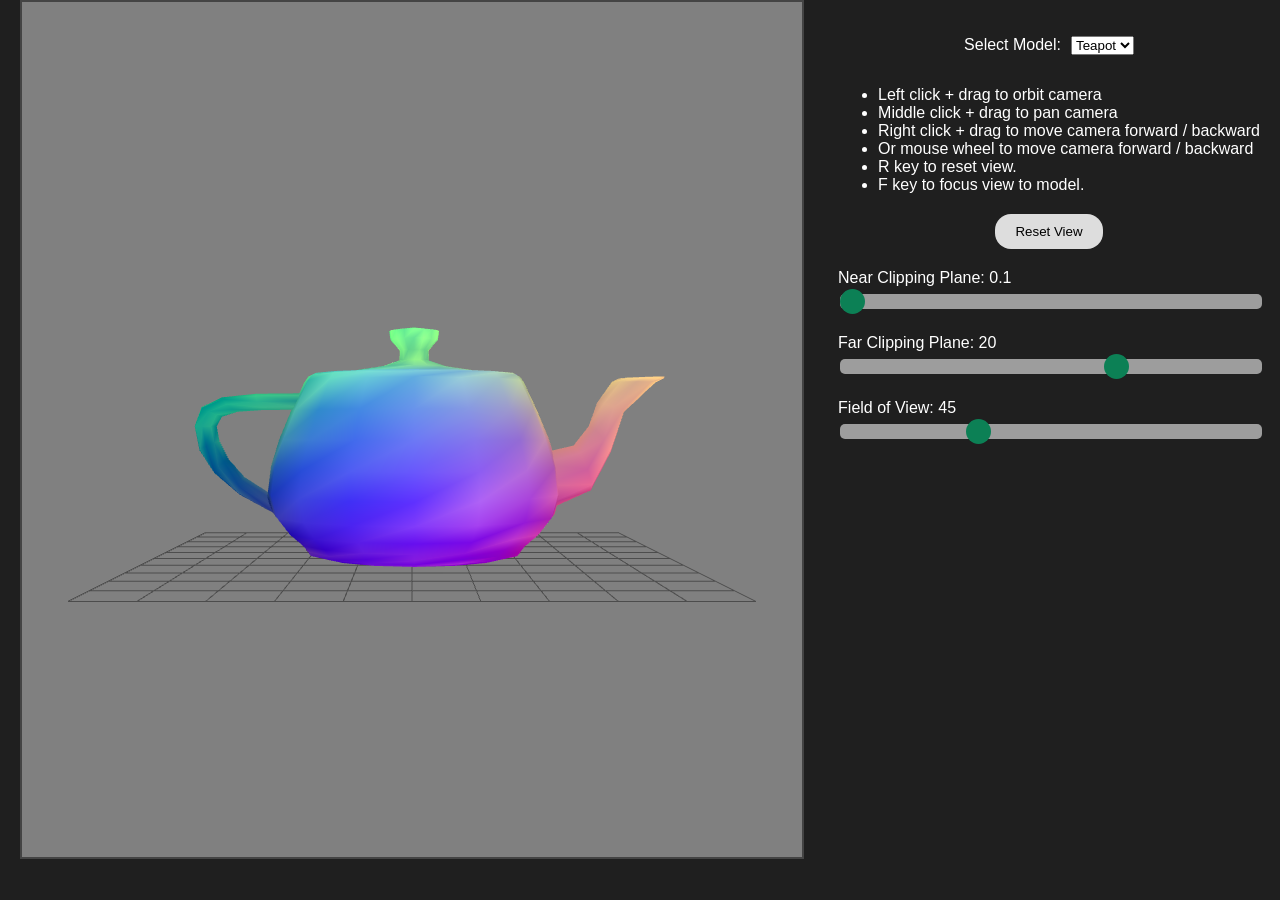
==== index.html @ 0af98972 "Initial commit: 3D Model Viewer with WebGL" ====
<!DOCTYPE html>
<html lang="en">
<head>
    <meta charset="utf-8" />
    <title>Lab 5 Instanced Cubes</title>
    <link rel="stylesheet" href="./model_viewer.css">
</head>

<body>
    <div class="canvas-container">
        <canvas id="gl-canvas"> <!-- The size is controlled in JavaScript -->
            Your browser does not support the HTML5 canvas element
        </canvas>
    </div>

    <div class="controls-container">

    <script id="vertex-shader" type="x-shader/x-vertex">
        #version 300 es
        precision mediump float;

        in vec4 aPosition;
        in vec4 aColor;

        uniform mat4 worldToNDCMatrix;
        uniform mat4 modelToWorldMatrix;

        uniform mat4 uModelViewMatrix;
        uniform mat4 uProjectionMatrix;

        out vec4 vColor;

        void main() {

            // Perform transformations
            gl_Position = uProjectionMatrix * uModelViewMatrix * worldToNDCMatrix * modelToWorldMatrix * aPosition;

            vColor = aColor;
        }
    </script>


    <script id = "fragment-shader" type = "x-shader/x-fragment">
        #version 300 es
        precision mediump float;

        in vec4 vColor;
        out vec4 fColor;

        void main() {
            fColor = vColor;
        }
    </script>

    <script type="text/javascript" src="./models/teapot.js"></script>
    <script type="text/javascript" src="./models/bunny.js"></script>
    <script type="text/javascript" src="./common/init_shaders.js"></script>
    <script type="text/javascript" src="./common/matrix_vector_utils.js"></script>
    <script type="text/javascript" src="./common/camera_utils.js"></script>
    <script type="text/javascript" src="./model_viewer.js"></script>

    <div class="info">
        <div style="display: flex; align-items: center; gap: 10px;">
            <p class="sliderParagraph">Select Model:</p>
            <select id="modelDropDown">
                <option value="teapot" selected="selected">Teapot</option>
                <option value="bunny">Bunny</option>
            </select>
        </div>

        <ul>
            <li>Left click + drag to orbit camera</li>
            <li>Middle click + drag to pan camera</li>
            <li>Right click + drag to move camera forward / backward</li>
            <li>Or mouse wheel to move camera forward / backward</li>
            <li>R key to reset view.</li>
            <li>F key to focus view to model.</li>
        </ul>
    </div>

    <div class="reset-info-container">
        <button class="button" id="resetButton">Reset View</button>
    </div>

    <div class="slider-column">
        <div class="slider-group">
            <p class="sliderParagraph">Near Clipping Plane: <span id="nearClippingPlaneSliderValue"></span></p>
            <div class="slidecontainer">
                <input type="range" min="0.1" max="30" value="0.1" step="0.1" class="slider" id="nearClippingPlaneSlider">
            </div>
        </div>

        <div class="slider-group">
            <p class="sliderParagraph">Far Clipping Plane: <span id="farClippingPlaneSliderValue"></span></p>
            <div class="slidecontainer">
                <input type="range" min="0.1" max="30" value="20" step="0.1" class="slider" id="farClippingPlaneSlider">
            </div>
        </div>

        <div class="slider-group">
            <p class="sliderParagraph">Field of View: <span id="fovSliderValue"></span></p>
            <div class="slidecontainer">
                <input type="range" min="10" max="120" value="45" step="5" class="slider" id="fovSlider">
            </div>
        </div>
    </div>
    </div>

</body>
</html>
---- model_viewer.css ----
body {
    background-color: #1f1f1f; 
    margin: 0;
    padding: 0;
    display: flex;
}

.canvas-container {
    flex: 1;
    display: flex;
    align-items: center;
    justify-content: left;
    padding-left: 20px;
}

.controls-container {
    flex: 0 0 auto;
    display: flex;
    flex-direction: column;
    padding: 20px;
    overflow-y: auto;
}

#gl-canvas {
    display: block;
    border: 2px solid #444;
}

.info {
  display: flex;
  flex-direction: column;
  align-items: center;
}

.info li {
  font-family: Arial, Helvetica, sans-serif;
  color:#ffffff;
}

.reset-info-container {
  display: flex;
  justify-content: center;
  gap: 20px;
}


.slider-column {
    display: flex;
    flex-direction: column;
}
.slider-group {
    margin-bottom: 5px;
}

.slider-group .sliderParagraph {
    margin-bottom: 5px;
}

.slider-group .slidecontainer {
    margin-bottom: 0;
}




/* ---------------- Sliders ------------------- */
.slidecontainer {
  width: 100%;
}

.slider {
  -webkit-appearance: none;
  width: 100%;
  height: 15px;
  border-radius: 5px;
  background: #d3d3d3;
  outline: none;
  opacity: 0.7;
  -webkit-transition: .2s;
  transition: opacity .2s;
}

.slider:hover {
  opacity: 1;
}

.slider::-webkit-slider-thumb {
  -webkit-appearance: none;
  appearance: none;
  width: 25px;
  height: 25px;
  border-radius: 50%;
  background: #04AA6D;
  cursor: pointer;
}

.slider::-moz-range-thumb {
  width: 25px;
  height: 25px;
  border-radius: 50%;
  background: #04AA6D;
  cursor: pointer;
}

.sliderParagraph {
  font-family: Arial, Helvetica, sans-serif;
  color:#ffffff;
}


/* ---------------- Buttons ------------------- */
.button {
  background-color: #ddd;
  border: none;
  color: black;
  padding: 10px 20px;
  text-align: center;
  text-decoration: none;
  display: inline-block;
  margin: 4px 2px;
  cursor: pointer;
  border-radius: 16px;
}

.button:hover {
  background-color: #f1f1f1;
}
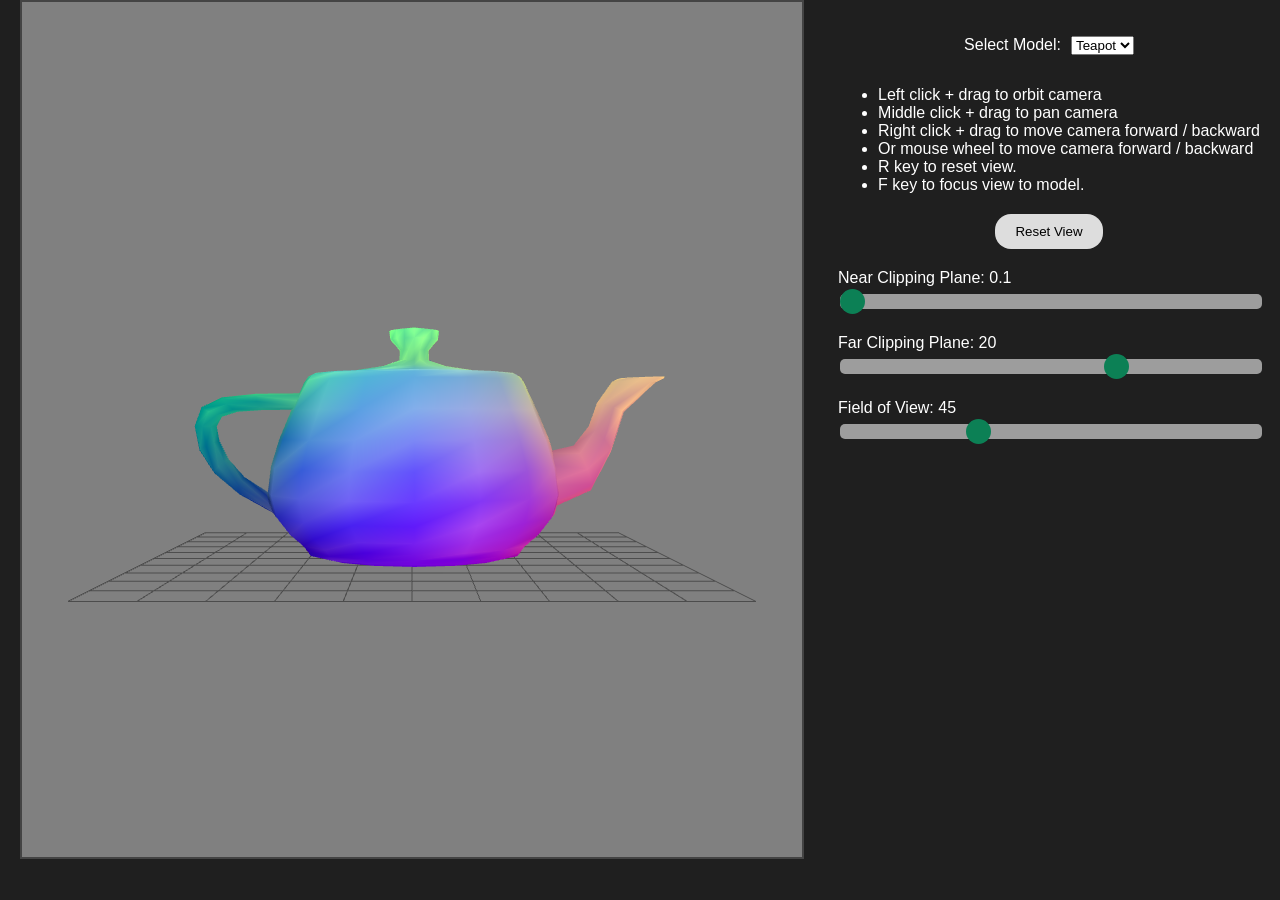
==== commit b3d104ba: "changed page title" ====
--- a/index.html
+++ b/index.html
@@ -2,7 +2,7 @@
 <html lang="en">
 <head>
     <meta charset="utf-8" />
-    <title>Lab 5 Instanced Cubes</title>
+    <title>3D Model Viewer</title>
     <link rel="stylesheet" href="./model_viewer.css">
 </head>
 
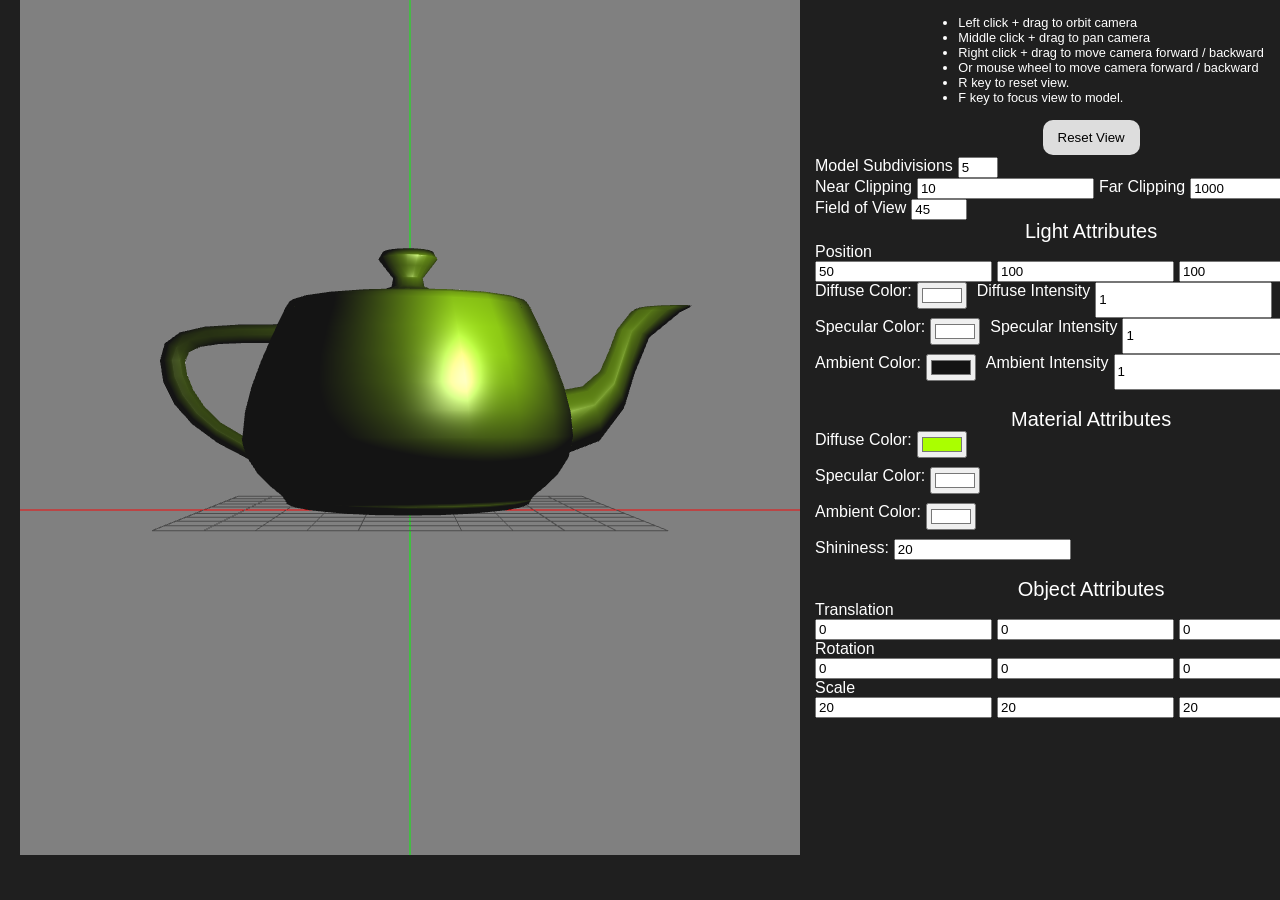
==== commit 4e902809: "Added Phong lighting and more UI controls" ====
--- a/index.html
+++ b/index.html
@@ -8,39 +8,118 @@
 
 <body>
     <div class="canvas-container">
-        <canvas id="gl-canvas"> <!-- The size is controlled in JavaScript -->
+        <canvas id="gl-canvas"> <!-- The canvas size is controlled in JavaScript -->
             Your browser does not support the HTML5 canvas element
         </canvas>
     </div>
 
-    <div class="controls-container">
-
-    <script id="vertex-shader" type="x-shader/x-vertex">
+    <script id="model-vertex-shader" type="x-shader/x-vertex">
+        #version 300 es
+        precision mediump float;
+
+        in vec4 aPosition;
+        in vec4 aNormal;
+
+        // Normal, Light, and Eye vectors 
+        out vec3 N, L, E;
+        out float lightDistance; // Distance from point to light
+
+        uniform mat4 modelToWorldMatrix;
+        uniform mat4 uModelViewMatrix;
+        uniform mat4 uProjectionMatrix;
+
+        uniform vec3 uLightWorldPosition;
+        uniform vec3 uCameraWorldPosition;
+        uniform mat3 uTransformNormalsMatrix;
+
+        void main() {
+
+            // Transform the model point and light position to world space coordinates
+            vec3 pointWorldPosition = (modelToWorldMatrix * aPosition).xyz;
+
+            // L = normalize(uLightWorldPosition - pointWorldPosition);
+            vec3 lightVector = uLightWorldPosition - pointWorldPosition;
+            lightDistance = length(lightVector); // Calculate distance to light
+            L = normalize(lightVector); 
+
+            E = -normalize(pointWorldPosition - uCameraWorldPosition.xyz);
+
+            // transform normals from model space to world space and preserve their perpendicularity to surfaces
+            N = normalize(uTransformNormalsMatrix * aNormal.xyz);
+
+            gl_Position = uProjectionMatrix * uModelViewMatrix * modelToWorldMatrix * aPosition;
+        }
+    </script>
+
+
+    <script id = "model-fragment-shader" type = "x-shader/x-fragment">
+        #version 300 es
+        precision mediump float;
+
+        uniform vec4 uAmbientProduct;
+        uniform vec4 uDiffuseProduct;
+        uniform vec4 uSpecularProduct;
+
+        uniform float uDiffuseIntensity;
+        uniform float uSpecularIntensity;
+        uniform float uAmbientIntensity;
+
+        uniform float uShininess;
+
+        float attenConstant = 1.0;
+        float attenLinear = 0.001;
+        float attenQuadratic = 0.0001;
+
+        in vec3 N, L, E;
+        in float lightDistance; // Distance from point to light
+
+        out vec4 fColor;
+
+        void main() {
+            float attenuation = 1.0 / (attenConstant + (attenLinear * lightDistance) + (attenQuadratic * lightDistance * lightDistance));
+
+            vec3 H = normalize( L + E ); // Half way vector
+            vec4 ambient = uAmbientProduct * uAmbientIntensity;
+
+            float Kd = max( dot(L, N), 0.0 );
+            vec4 diffuse = Kd * uDiffuseProduct * attenuation * uDiffuseIntensity;   // diffuse reflection with attenuation and intensity control
+
+            float Ks = pow( max(dot(N, H), 0.0), uShininess );
+            vec4 specular = Ks * uSpecularProduct * attenuation * uSpecularIntensity;   // specular reflection with attenuation and intensity control
+
+            if (dot(L, N) < 0.0) {   // light is not visible from point
+                specular = vec4(0.0, 0.0, 0.0, 1.0);
+            }
+
+            fColor = ambient + diffuse + specular;
+            fColor.a = 1.0;
+        }
+    </script>
+
+
+
+    <script id="grid-vertex-shader" type="x-shader/x-vertex">
         #version 300 es
         precision mediump float;
 
         in vec4 aPosition;
         in vec4 aColor;
 
-        uniform mat4 worldToNDCMatrix;
         uniform mat4 modelToWorldMatrix;
-
         uniform mat4 uModelViewMatrix;
         uniform mat4 uProjectionMatrix;
 
         out vec4 vColor;
 
         void main() {
-
             // Perform transformations
-            gl_Position = uProjectionMatrix * uModelViewMatrix * worldToNDCMatrix * modelToWorldMatrix * aPosition;
+            gl_Position = uProjectionMatrix * uModelViewMatrix * modelToWorldMatrix * aPosition;
 
             vColor = aColor;
         }
     </script>
 
-
-    <script id = "fragment-shader" type = "x-shader/x-fragment">
+    <script id="grid-fragment-shader" type="x-shader/x-fragment">
         #version 300 es
         precision mediump float;
 
@@ -52,59 +131,177 @@
         }
     </script>
 
-    <script type="text/javascript" src="./models/teapot.js"></script>
-    <script type="text/javascript" src="./models/bunny.js"></script>
+
+    <script id="light-vertex-shader" type="x-shader/x-vertex">
+        #version 300 es
+        precision mediump float;
+
+        in vec4 aPosition;
+
+        uniform mat4 uModelToWorldMatrix;
+        uniform mat4 uModelViewMatrix;
+        uniform mat4 uProjectionMatrix;
+
+        uniform vec4 uLightColor;
+
+        out vec4 vColor;
+
+        void main() {
+            // Perform transformations
+            gl_Position = uProjectionMatrix * uModelViewMatrix * uModelToWorldMatrix * aPosition;
+
+            vColor = uLightColor;
+        }
+    </script>
+
+    <script id="light-fragment-shader" type="x-shader/x-fragment">
+        #version 300 es
+        precision mediump float;
+
+        in vec4 vColor;
+        out vec4 fColor;
+
+        void main() {
+            fColor = vColor;
+        }
+    </script>
+
     <script type="text/javascript" src="./common/init_shaders.js"></script>
     <script type="text/javascript" src="./common/matrix_vector_utils.js"></script>
     <script type="text/javascript" src="./common/camera_utils.js"></script>
+
+    <script type="text/javascript" src="./teapot_gen/createTeapotData.js"></script>
+    <script type="text/javascript" src="./teapot_gen/teapot_vertices.js"></script>
+    <script type="text/javascript" src="./teapot_gen/teapot_patches.js"></script>
+
+    <script type="text/javascript" src="./objects/quaternion_camera.js"></script>
+    <script type="text/javascript" src="./objects/model.js"></script>
+    <script type="text/javascript" src="./objects/grid.js"></script>
+    <script type="text/javascript" src="./objects/light.js"></script>
+    <script type="text/javascript" src="./handle_input.js"></script>
     <script type="text/javascript" src="./model_viewer.js"></script>
 
-    <div class="info">
-        <div style="display: flex; align-items: center; gap: 10px;">
-            <p class="sliderParagraph">Select Model:</p>
-            <select id="modelDropDown">
-                <option value="teapot" selected="selected">Teapot</option>
-                <option value="bunny">Bunny</option>
-            </select>
-        </div>
-
-        <ul>
-            <li>Left click + drag to orbit camera</li>
-            <li>Middle click + drag to pan camera</li>
-            <li>Right click + drag to move camera forward / backward</li>
-            <li>Or mouse wheel to move camera forward / backward</li>
-            <li>R key to reset view.</li>
-            <li>F key to focus view to model.</li>
-        </ul>
+    <div class="controls-container">
+
+        <div class="info">
+            <ul>
+                <li>Left click + drag to orbit camera</li>
+                <li>Middle click + drag to pan camera</li>
+                <li>Right click + drag to move camera forward / backward</li>
+                <li>Or mouse wheel to move camera forward / backward</li>
+                <li>R key to reset view.</li>
+                <li>F key to focus view to model.</li>
+            </ul>
+        </div>
+
+        <div class="reset-button-container">
+            <button class="button" id="resetButton">Reset View</button>
+        </div>
+
+
+        <div class="label_and_input">
+            <label for="Model_Subdivisions">Model Subdivisions</label>
+            <input type="number" id="Model_Subdivisions" min="1" max="8" step="1" value="5">
+        </div>
+
+        <div class="label_and_input">
+            <label for="Near_Clipping">Near Clipping</label>
+            <input type="number" id="Near_Clipping" min="1" step="10" value="10">
+
+            <label for="Far_Clipping">Far Clipping</label>
+            <input type="number" id="Far_Clipping" min="1" step="10" value="1000">
+        </div>
+
+        <div class="label_and_input">
+            <label for="Camera_FOV">Field of View</label>
+            <input type="number" id="Camera_FOV" min="10" max="120" step="5" value="45">
+        </div>
+
+
+        <label class="centered_p">Light Attributes</label>
+        <label>Position</label>
+        <div class="transform-grid">
+            <input type="number" id="Light_X_Pos" step="5" value="50">
+            <input type="number" id="Light_Y_Pos" step="5" value="100">
+            <input type="number" id="Light_Z_Pos" step="5" value="100">
+        </div>
+
+        <div class="label_and_input">
+            <label for="light_diffuse_color">Diffuse Color:</label>
+            <input type="color" id="light_diffuse_color" value="#ffffff"><br><br>
+
+            <label for="Light_Diffuse_Intensity">Diffuse Intensity</label>
+            <input type="number" id="Light_Diffuse_Intensity" min="0" step="1" value="1">
+        </div>
+
+        <div class="label_and_input">
+            <label for="light_specular_color">Specular Color:</label>
+            <input type="color" id="light_specular_color" value="#ffffff"><br><br>
+
+            <label for="Light_Specular_Intensity">Specular Intensity</label>
+            <input type="number" id="Light_Specular_Intensity" min="0" step="1" value="1">
+        </div>
+
+        <div class="label_and_input">
+            <label for="light_ambient_color">Ambient Color:</label>
+            <input type="color" id="light_ambient_color" value="#141414"><br><br>
+
+            <label for="Light_Ambient_Intensity">Ambient Intensity</label>
+            <input type="number" id="Light_Ambient_Intensity" min="0" step="1" value="1">
+        </div>
+
+        <br>
+
+        <label class="centered_p">Material Attributes</label>
+
+        <div class="label_and_input">
+            <label for="material_diffuse_color">Diffuse Color:</label>
+            <input type="color" id="material_diffuse_color" value="#AAFF00"><br><br>
+        </div>
+
+        <div class="label_and_input">
+            <label for="material_specular_color">Specular Color:</label>
+            <input type="color" id="material_specular_color" value="#ffffff"><br><br>
+        </div>
+
+        <div class="label_and_input">
+            <label for="material_ambient_color">Ambient Color:</label>
+            <input type="color" id="material_ambient_color" value="#ffffff"><br><br>
+        </div>
+
+        <div class="label_and_input">
+            <label for="Material_Shininess">Shininess:</label>
+            <input type="number" id="Material_Shininess" step="1" value="20">
+        </div>
+
+        <br>
+
+        <label class="centered_p">Object Attributes</label>
+
+        <label>Translation</label>
+        <div class="transform-grid">
+            <input type="number" id="Model_X_Pos" step="5" value="0">
+            <input type="number" id="Model_Y_Pos" step="5" value="0">
+            <input type="number" id="Model_Z_Pos" step="5" value="0">
+        </div>
+
+        <label>Rotation</label>
+        <div class="transform-grid">
+            <input type="number" id="Model_X_Rot" step="5" value="0">
+            <input type="number" id="Model_Y_Rot" step="5" value="0">
+            <input type="number" id="Model_Z_Rot" step="5" value="0">
+        </div>
+
+        <label>Scale</label>
+        <div class="transform-grid">
+            <input type="number" id="Model_X_Scale" step="5" value="20">
+            <input type="number" id="Model_Y_Scale" step="5" value="20">
+            <input type="number" id="Model_Z_Scale" step="5" value="20">
+        </div>
+
+
     </div>
-
-    <div class="reset-info-container">
-        <button class="button" id="resetButton">Reset View</button>
-    </div>
-
-    <div class="slider-column">
-        <div class="slider-group">
-            <p class="sliderParagraph">Near Clipping Plane: <span id="nearClippingPlaneSliderValue"></span></p>
-            <div class="slidecontainer">
-                <input type="range" min="0.1" max="30" value="0.1" step="0.1" class="slider" id="nearClippingPlaneSlider">
-            </div>
-        </div>
-
-        <div class="slider-group">
-            <p class="sliderParagraph">Far Clipping Plane: <span id="farClippingPlaneSliderValue"></span></p>
-            <div class="slidecontainer">
-                <input type="range" min="0.1" max="30" value="20" step="0.1" class="slider" id="farClippingPlaneSlider">
-            </div>
-        </div>
-
-        <div class="slider-group">
-            <p class="sliderParagraph">Field of View: <span id="fovSliderValue"></span></p>
-            <div class="slidecontainer">
-                <input type="range" min="10" max="120" value="45" step="5" class="slider" id="fovSlider">
-            </div>
-        </div>
-    </div>
-    </div>
+    
 
 </body>
 </html>
--- a/model_viewer.css
+++ b/model_viewer.css
@@ -3,6 +3,8 @@
     margin: 0;
     padding: 0;
     display: flex;
+    font-family: Arial, Helvetica, sans-serif;
+    color:#ffffff; /* font color */
 }
 
 .canvas-container {
@@ -13,99 +15,29 @@
     padding-left: 20px;
 }
 
+#gl-canvas {
+    display: block;
+}
+
 .controls-container {
     flex: 0 0 auto;
     display: flex;
     flex-direction: column;
-    padding: 20px;
+    padding: 15px;
     overflow-y: auto;
-}
-
-#gl-canvas {
-    display: block;
-    border: 2px solid #444;
 }
 
 .info {
   display: flex;
   flex-direction: column;
   align-items: center;
+  font-size: .8rem;
 }
 
-.info li {
-  font-family: Arial, Helvetica, sans-serif;
-  color:#ffffff;
+.info ul {
+  margin-top: 0;
 }
 
-.reset-info-container {
-  display: flex;
-  justify-content: center;
-  gap: 20px;
-}
-
-
-.slider-column {
-    display: flex;
-    flex-direction: column;
-}
-.slider-group {
-    margin-bottom: 5px;
-}
-
-.slider-group .sliderParagraph {
-    margin-bottom: 5px;
-}
-
-.slider-group .slidecontainer {
-    margin-bottom: 0;
-}
-
-
-
-
-/* ---------------- Sliders ------------------- */
-.slidecontainer {
-  width: 100%;
-}
-
-.slider {
-  -webkit-appearance: none;
-  width: 100%;
-  height: 15px;
-  border-radius: 5px;
-  background: #d3d3d3;
-  outline: none;
-  opacity: 0.7;
-  -webkit-transition: .2s;
-  transition: opacity .2s;
-}
-
-.slider:hover {
-  opacity: 1;
-}
-
-.slider::-webkit-slider-thumb {
-  -webkit-appearance: none;
-  appearance: none;
-  width: 25px;
-  height: 25px;
-  border-radius: 50%;
-  background: #04AA6D;
-  cursor: pointer;
-}
-
-.slider::-moz-range-thumb {
-  width: 25px;
-  height: 25px;
-  border-radius: 50%;
-  background: #04AA6D;
-  cursor: pointer;
-}
-
-.sliderParagraph {
-  font-family: Arial, Helvetica, sans-serif;
-  color:#ffffff;
-}
 
 
 /* ---------------- Buttons ------------------- */
@@ -113,15 +45,38 @@
   background-color: #ddd;
   border: none;
   color: black;
-  padding: 10px 20px;
+  padding: 10px 15px;
   text-align: center;
   text-decoration: none;
   display: inline-block;
-  margin: 4px 2px;
+  margin: 2px 2px;
   cursor: pointer;
-  border-radius: 16px;
+  border-radius: 10px;
 }
 
 .button:hover {
   background-color: #f1f1f1;
-}+}
+
+.reset-button-container {
+  display: flex;
+  justify-content: center;
+}
+
+
+/* ---------------- Inputs ------------------- */
+.transform-grid {
+    display: flex;
+    gap: 5px; /*  space between the cells */
+}
+
+.centered_p {
+  text-align: center;
+  font-size: 1.25rem;
+}
+
+
+.label_and_input {
+    display: flex;
+    gap: 5px; /*  space between the cells */
+}
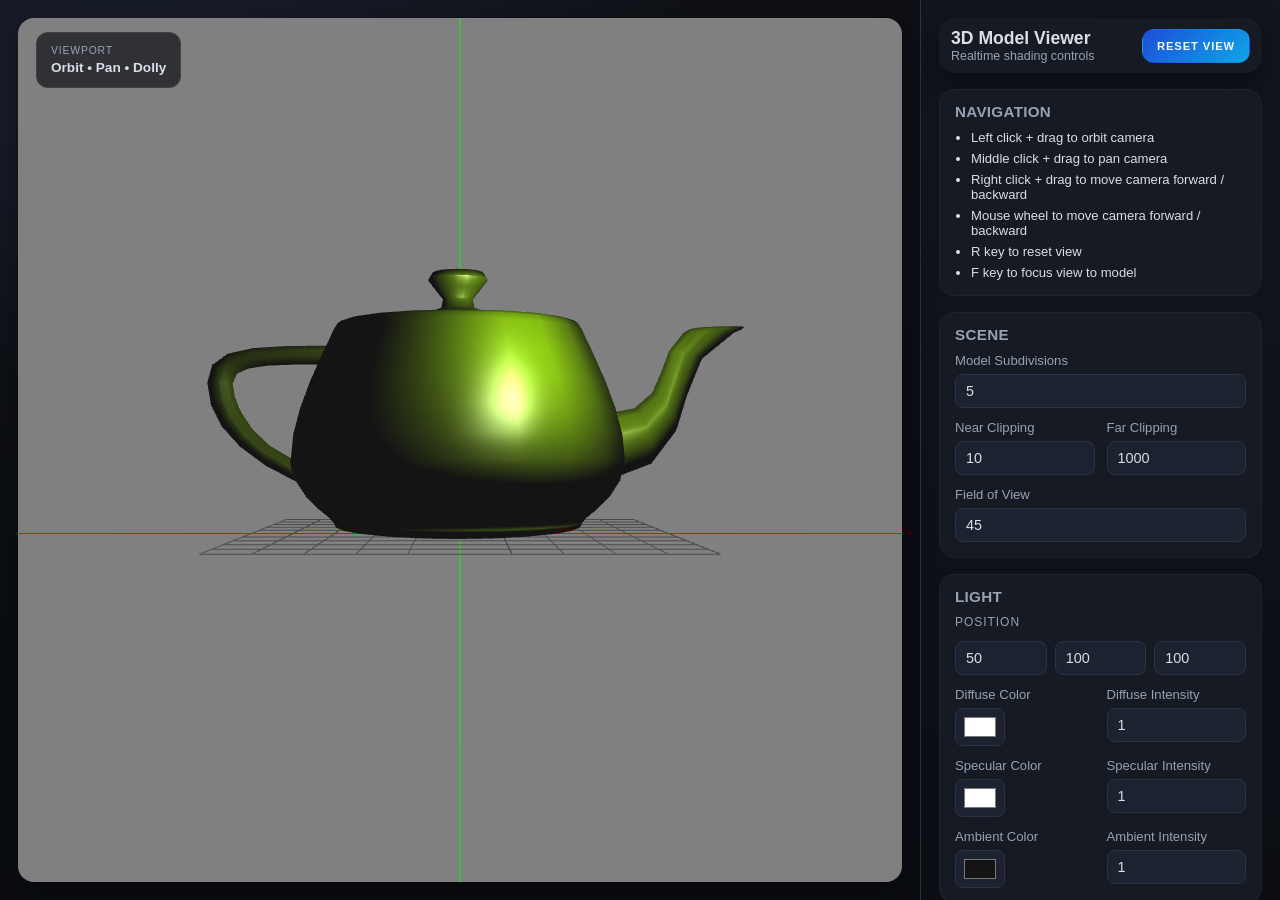
==== commit 7885da8e: "Improving the UI" ====
--- a/index.html
+++ b/index.html
@@ -7,11 +7,165 @@
 </head>
 
 <body>
-    <div class="canvas-container">
-        <canvas id="gl-canvas"> <!-- The canvas size is controlled in JavaScript -->
-            Your browser does not support the HTML5 canvas element
-        </canvas>
+    <div class="app">
+        <main class="viewport">
+            <canvas id="gl-canvas"> <!-- The canvas size is controlled in JavaScript -->
+                Your browser does not support the HTML5 canvas element
+            </canvas>
+            <div class="hud">
+                <div class="hud-title">Viewport</div>
+                <div class="hud-sub">Orbit • Pan • Dolly</div>
+            </div>
+        </main>
+
+        <aside class="sidebar">
+            <header class="sidebar-header">
+                <div>
+                    <div class="app-title">3D Model Viewer</div>
+                    <div class="app-subtitle">Realtime shading controls</div>
+                </div>
+                <button class="button primary" id="resetButton">Reset View</button>
+            </header>
+
+            <section class="panel">
+                <h2>Navigation</h2>
+                <div class="panel-body">
+                    <ul class="hint-list">
+                        <li>Left click + drag to orbit camera</li>
+                        <li>Middle click + drag to pan camera</li>
+                        <li>Right click + drag to move camera forward / backward</li>
+                        <li>Mouse wheel to move camera forward / backward</li>
+                        <li>R key to reset view</li>
+                        <li>F key to focus view to model</li>
+                    </ul>
+                </div>
+            </section>
+
+            <section class="panel">
+                <h2>Scene</h2>
+                <div class="panel-body">
+                    <div class="field">
+                        <label for="Model_Subdivisions">Model Subdivisions</label>
+                        <input type="number" id="Model_Subdivisions" min="1" max="8" step="1" value="5">
+                    </div>
+
+                    <div class="field-grid">
+                        <div class="field">
+                            <label for="Near_Clipping">Near Clipping</label>
+                            <input type="number" id="Near_Clipping" min="1" step="10" value="10">
+                        </div>
+                        <div class="field">
+                            <label for="Far_Clipping">Far Clipping</label>
+                            <input type="number" id="Far_Clipping" min="1" step="10" value="1000">
+                        </div>
+                    </div>
+
+                    <div class="field">
+                        <label for="Camera_FOV">Field of View</label>
+                        <input type="number" id="Camera_FOV" min="10" max="120" step="5" value="45">
+                    </div>
+                </div>
+            </section>
+
+            <section class="panel">
+                <h2>Light</h2>
+                <div class="panel-body">
+                    <label class="panel-label">Position</label>
+                    <div class="transform-grid">
+                        <input type="number" id="Light_X_Pos" step="5" value="50">
+                        <input type="number" id="Light_Y_Pos" step="5" value="100">
+                        <input type="number" id="Light_Z_Pos" step="5" value="100">
+                    </div>
+
+                    <div class="field-grid">
+                        <div class="field">
+                            <label for="light_diffuse_color">Diffuse Color</label>
+                            <input type="color" id="light_diffuse_color" value="#ffffff">
+                        </div>
+                        <div class="field">
+                            <label for="Light_Diffuse_Intensity">Diffuse Intensity</label>
+                            <input type="number" id="Light_Diffuse_Intensity" min="0" step="1" value="1">
+                        </div>
+                    </div>
+
+                    <div class="field-grid">
+                        <div class="field">
+                            <label for="light_specular_color">Specular Color</label>
+                            <input type="color" id="light_specular_color" value="#ffffff">
+                        </div>
+                        <div class="field">
+                            <label for="Light_Specular_Intensity">Specular Intensity</label>
+                            <input type="number" id="Light_Specular_Intensity" min="0" step="1" value="1">
+                        </div>
+                    </div>
+
+                    <div class="field-grid">
+                        <div class="field">
+                            <label for="light_ambient_color">Ambient Color</label>
+                            <input type="color" id="light_ambient_color" value="#141414">
+                        </div>
+                        <div class="field">
+                            <label for="Light_Ambient_Intensity">Ambient Intensity</label>
+                            <input type="number" id="Light_Ambient_Intensity" min="0" step="1" value="1">
+                        </div>
+                    </div>
+                </div>
+            </section>
+
+            <section class="panel">
+                <h2>Material</h2>
+                <div class="panel-body">
+                    <div class="field-grid">
+                        <div class="field">
+                            <label for="material_diffuse_color">Diffuse Color</label>
+                            <input type="color" id="material_diffuse_color" value="#AAFF00">
+                        </div>
+                        <div class="field">
+                            <label for="material_specular_color">Specular Color</label>
+                            <input type="color" id="material_specular_color" value="#ffffff">
+                        </div>
+                    </div>
+
+                    <div class="field">
+                        <label for="material_ambient_color">Ambient Color</label>
+                        <input type="color" id="material_ambient_color" value="#ffffff">
+                    </div>
+
+                    <div class="field">
+                        <label for="Material_Shininess">Shininess</label>
+                        <input type="number" id="Material_Shininess" step="1" value="20">
+                    </div>
+                </div>
+            </section>
+
+            <section class="panel">
+                <h2>Object</h2>
+                <div class="panel-body">
+                    <label class="panel-label">Translation</label>
+                    <div class="transform-grid">
+                        <input type="number" id="Model_X_Pos" step="5" value="0">
+                        <input type="number" id="Model_Y_Pos" step="5" value="0">
+                        <input type="number" id="Model_Z_Pos" step="5" value="0">
+                    </div>
+
+                    <label class="panel-label">Rotation</label>
+                    <div class="transform-grid">
+                        <input type="number" id="Model_X_Rot" step="5" value="0">
+                        <input type="number" id="Model_Y_Rot" step="5" value="0">
+                        <input type="number" id="Model_Z_Rot" step="5" value="0">
+                    </div>
+
+                    <label class="panel-label">Scale</label>
+                    <div class="transform-grid">
+                        <input type="number" id="Model_X_Scale" step="5" value="20">
+                        <input type="number" id="Model_Y_Scale" step="5" value="20">
+                        <input type="number" id="Model_Z_Scale" step="5" value="20">
+                    </div>
+                </div>
+            </section>
+        </aside>
     </div>
+
 
     <script id="model-vertex-shader" type="x-shader/x-vertex">
         #version 300 es
@@ -180,128 +334,5 @@
     <script type="text/javascript" src="./objects/light.js"></script>
     <script type="text/javascript" src="./handle_input.js"></script>
     <script type="text/javascript" src="./model_viewer.js"></script>
-
-    <div class="controls-container">
-
-        <div class="info">
-            <ul>
-                <li>Left click + drag to orbit camera</li>
-                <li>Middle click + drag to pan camera</li>
-                <li>Right click + drag to move camera forward / backward</li>
-                <li>Or mouse wheel to move camera forward / backward</li>
-                <li>R key to reset view.</li>
-                <li>F key to focus view to model.</li>
-            </ul>
-        </div>
-
-        <div class="reset-button-container">
-            <button class="button" id="resetButton">Reset View</button>
-        </div>
-
-
-        <div class="label_and_input">
-            <label for="Model_Subdivisions">Model Subdivisions</label>
-            <input type="number" id="Model_Subdivisions" min="1" max="8" step="1" value="5">
-        </div>
-
-        <div class="label_and_input">
-            <label for="Near_Clipping">Near Clipping</label>
-            <input type="number" id="Near_Clipping" min="1" step="10" value="10">
-
-            <label for="Far_Clipping">Far Clipping</label>
-            <input type="number" id="Far_Clipping" min="1" step="10" value="1000">
-        </div>
-
-        <div class="label_and_input">
-            <label for="Camera_FOV">Field of View</label>
-            <input type="number" id="Camera_FOV" min="10" max="120" step="5" value="45">
-        </div>
-
-
-        <label class="centered_p">Light Attributes</label>
-        <label>Position</label>
-        <div class="transform-grid">
-            <input type="number" id="Light_X_Pos" step="5" value="50">
-            <input type="number" id="Light_Y_Pos" step="5" value="100">
-            <input type="number" id="Light_Z_Pos" step="5" value="100">
-        </div>
-
-        <div class="label_and_input">
-            <label for="light_diffuse_color">Diffuse Color:</label>
-            <input type="color" id="light_diffuse_color" value="#ffffff"><br><br>
-
-            <label for="Light_Diffuse_Intensity">Diffuse Intensity</label>
-            <input type="number" id="Light_Diffuse_Intensity" min="0" step="1" value="1">
-        </div>
-
-        <div class="label_and_input">
-            <label for="light_specular_color">Specular Color:</label>
-            <input type="color" id="light_specular_color" value="#ffffff"><br><br>
-
-            <label for="Light_Specular_Intensity">Specular Intensity</label>
-            <input type="number" id="Light_Specular_Intensity" min="0" step="1" value="1">
-        </div>
-
-        <div class="label_and_input">
-            <label for="light_ambient_color">Ambient Color:</label>
-            <input type="color" id="light_ambient_color" value="#141414"><br><br>
-
-            <label for="Light_Ambient_Intensity">Ambient Intensity</label>
-            <input type="number" id="Light_Ambient_Intensity" min="0" step="1" value="1">
-        </div>
-
-        <br>
-
-        <label class="centered_p">Material Attributes</label>
-
-        <div class="label_and_input">
-            <label for="material_diffuse_color">Diffuse Color:</label>
-            <input type="color" id="material_diffuse_color" value="#AAFF00"><br><br>
-        </div>
-
-        <div class="label_and_input">
-            <label for="material_specular_color">Specular Color:</label>
-            <input type="color" id="material_specular_color" value="#ffffff"><br><br>
-        </div>
-
-        <div class="label_and_input">
-            <label for="material_ambient_color">Ambient Color:</label>
-            <input type="color" id="material_ambient_color" value="#ffffff"><br><br>
-        </div>
-
-        <div class="label_and_input">
-            <label for="Material_Shininess">Shininess:</label>
-            <input type="number" id="Material_Shininess" step="1" value="20">
-        </div>
-
-        <br>
-
-        <label class="centered_p">Object Attributes</label>
-
-        <label>Translation</label>
-        <div class="transform-grid">
-            <input type="number" id="Model_X_Pos" step="5" value="0">
-            <input type="number" id="Model_Y_Pos" step="5" value="0">
-            <input type="number" id="Model_Z_Pos" step="5" value="0">
-        </div>
-
-        <label>Rotation</label>
-        <div class="transform-grid">
-            <input type="number" id="Model_X_Rot" step="5" value="0">
-            <input type="number" id="Model_Y_Rot" step="5" value="0">
-            <input type="number" id="Model_Z_Rot" step="5" value="0">
-        </div>
-
-        <label>Scale</label>
-        <div class="transform-grid">
-            <input type="number" id="Model_X_Scale" step="5" value="20">
-            <input type="number" id="Model_Y_Scale" step="5" value="20">
-            <input type="number" id="Model_Z_Scale" step="5" value="20">
-        </div>
-
-
-    </div>
-    
-
 </body>
-</html>+</html>
--- a/model_viewer.css
+++ b/model_viewer.css
@@ -1,82 +1,256 @@
+:root {
+    color-scheme: dark;
+    --bg: #0f1116;
+    --bg-elev: #161a22;
+    --bg-elev-2: #1c2230;
+    --text: #d9dee7;
+    --muted: #98a2b3;
+    --accent: #4cc9f0;
+    --accent-2: #22c55e;
+    --danger: #f97316;
+    --border: #2b3345;
+    --shadow: 0 12px 30px rgba(4, 6, 10, 0.55);
+    --radius-lg: 16px;
+    --radius-md: 12px;
+    --radius-sm: 8px;
+    --panel-gap: 16px;
+}
+
+* {
+    box-sizing: border-box;
+}
+
+html, body {
+    height: 100%;
+}
+
 body {
-    background-color: #1f1f1f; 
     margin: 0;
-    padding: 0;
-    display: flex;
-    font-family: Arial, Helvetica, sans-serif;
-    color:#ffffff; /* font color */
-}
-
-.canvas-container {
-    flex: 1;
+    background: radial-gradient(1200px 600px at 10% 10%, #1a2030 0%, #0f1116 50%, #0b0d12 100%);
+    color: var(--text);
+    font-family: "Trebuchet MS", "Segoe UI", Tahoma, sans-serif;
+}
+
+.app {
+    display: grid;
+    grid-template-columns: minmax(0, 1fr) 360px;
+    height: 100vh;
+    gap: 0;
+    overflow: hidden;
+}
+
+.viewport {
+    position: relative;
+    display: flex;
+    align-items: stretch;
+    justify-content: stretch;
+    padding: 18px;
+    height: 100vh;
+}
+
+#gl-canvas {
+    width: 100%;
+    height: 100%;
+    border-radius: var(--radius-lg);
+    background: linear-gradient(135deg, rgba(21, 27, 38, 0.85), rgba(10, 12, 18, 0.9));
+    box-shadow: inset 0 0 0 1px rgba(255, 255, 255, 0.04), var(--shadow);
+}
+
+.hud {
+    position: absolute;
+    left: 36px;
+    top: 32px;
+    padding: 12px 14px;
+    border-radius: 12px;
+    background: rgba(15, 17, 22, 0.7);
+    border: 1px solid rgba(255, 255, 255, 0.08);
+    backdrop-filter: blur(10px);
+    font-size: 0.85rem;
+}
+
+.hud-title {
+    text-transform: uppercase;
+    letter-spacing: 0.08em;
+    font-size: 0.65rem;
+    color: var(--muted);
+}
+
+.hud-sub {
+    margin-top: 4px;
+    color: var(--text);
+    font-weight: 600;
+}
+
+.sidebar {
+    display: flex;
+    flex-direction: column;
+    gap: var(--panel-gap);
+    padding: 18px 18px 28px;
+    background: linear-gradient(180deg, rgba(18, 22, 31, 0.95), rgba(12, 14, 20, 0.9));
+    border-left: 1px solid var(--border);
+    overflow-y: auto;
+}
+
+.sidebar-header {
     display: flex;
     align-items: center;
-    justify-content: left;
-    padding-left: 20px;
-}
-
-#gl-canvas {
-    display: block;
-}
-
-.controls-container {
-    flex: 0 0 auto;
+    justify-content: space-between;
+    gap: 12px;
+    padding: 10px 12px;
+    border-radius: var(--radius-lg);
+    background: var(--bg-elev);
+    box-shadow: var(--shadow);
+}
+
+.app-title {
+    font-size: 1.1rem;
+    font-weight: 700;
+}
+
+.app-subtitle {
+    font-size: 0.78rem;
+    color: var(--muted);
+}
+
+.panel {
+    padding: 14px 16px 16px;
+    border-radius: var(--radius-lg);
+    background: var(--bg-elev);
+    box-shadow: inset 0 0 0 1px rgba(255, 255, 255, 0.04);
+}
+
+.panel h2 {
+    margin: 0 0 10px;
+    font-size: 0.95rem;
+    letter-spacing: 0.02em;
+    text-transform: uppercase;
+    color: var(--muted);
+}
+
+.panel-body {
     display: flex;
     flex-direction: column;
-    padding: 15px;
-    overflow-y: auto;
-}
-
-.info {
-  display: flex;
-  flex-direction: column;
-  align-items: center;
-  font-size: .8rem;
-}
-
-.info ul {
-  margin-top: 0;
-}
-
-
-
-/* ---------------- Buttons ------------------- */
+    gap: 12px;
+}
+
+.panel-label {
+    font-size: 0.75rem;
+    text-transform: uppercase;
+    letter-spacing: 0.08em;
+    color: var(--muted);
+}
+
+.hint-list {
+    margin: 0;
+    padding-left: 16px;
+    display: grid;
+    gap: 6px;
+    font-size: 0.82rem;
+    color: var(--text);
+}
+
+.field {
+    display: flex;
+    flex-direction: column;
+    gap: 6px;
+}
+
+.field-grid {
+    display: grid;
+    grid-template-columns: repeat(2, minmax(0, 1fr));
+    gap: 12px;
+}
+
+label {
+    font-size: 0.82rem;
+    color: var(--muted);
+}
+
+input[type="number"],
+input[type="color"] {
+    background: var(--bg-elev-2);
+    border: 1px solid var(--border);
+    color: var(--text);
+    border-radius: var(--radius-sm);
+    padding: 8px 10px;
+    font-size: 0.9rem;
+    outline: none;
+}
+
+input[type="number"]:focus,
+input[type="color"]:focus {
+    border-color: var(--accent);
+    box-shadow: 0 0 0 2px rgba(76, 201, 240, 0.25);
+}
+
+input[type="color"] {
+    padding: 4px 6px;
+    height: 38px;
+}
+
+.transform-grid {
+    display: grid;
+    grid-template-columns: repeat(3, minmax(0, 1fr));
+    gap: 8px;
+}
+
 .button {
-  background-color: #ddd;
-  border: none;
-  color: black;
-  padding: 10px 15px;
-  text-align: center;
-  text-decoration: none;
-  display: inline-block;
-  margin: 2px 2px;
-  cursor: pointer;
-  border-radius: 10px;
+    background-color: #2a3346;
+    border: 1px solid var(--border);
+    color: var(--text);
+    padding: 10px 14px;
+    font-weight: 600;
+    text-transform: uppercase;
+    letter-spacing: 0.08em;
+    font-size: 0.7rem;
+    cursor: pointer;
+    border-radius: var(--radius-md);
+    transition: transform 120ms ease, box-shadow 120ms ease, background 120ms ease;
 }
 
 .button:hover {
-  background-color: #f1f1f1;
-}
-
-.reset-button-container {
-  display: flex;
-  justify-content: center;
-}
-
-
-/* ---------------- Inputs ------------------- */
-.transform-grid {
-    display: flex;
-    gap: 5px; /*  space between the cells */
-}
-
-.centered_p {
-  text-align: center;
-  font-size: 1.25rem;
-}
-
-
-.label_and_input {
-    display: flex;
-    gap: 5px; /*  space between the cells */
-}
+    background-color: #333f56;
+    transform: translateY(-1px);
+    box-shadow: 0 6px 14px rgba(4, 6, 10, 0.5);
+}
+
+.button.primary {
+    background: linear-gradient(135deg, #1d4ed8, #0ea5e9);
+    border-color: transparent;
+    color: #f8fafc;
+}
+
+@media (max-width: 1100px) {
+    .app {
+        grid-template-columns: 1fr;
+        grid-template-rows: 1fr auto;
+    }
+
+    .sidebar {
+        border-left: none;
+        border-top: 1px solid var(--border);
+    }
+}
+
+@media (max-width: 700px) {
+    .viewport {
+        padding: 12px;
+    }
+
+    .sidebar {
+        padding: 12px;
+    }
+
+    .sidebar-header {
+        flex-direction: column;
+        align-items: flex-start;
+    }
+
+    .field-grid {
+        grid-template-columns: 1fr;
+    }
+
+    .transform-grid {
+        grid-template-columns: 1fr 1fr;
+    }
+}
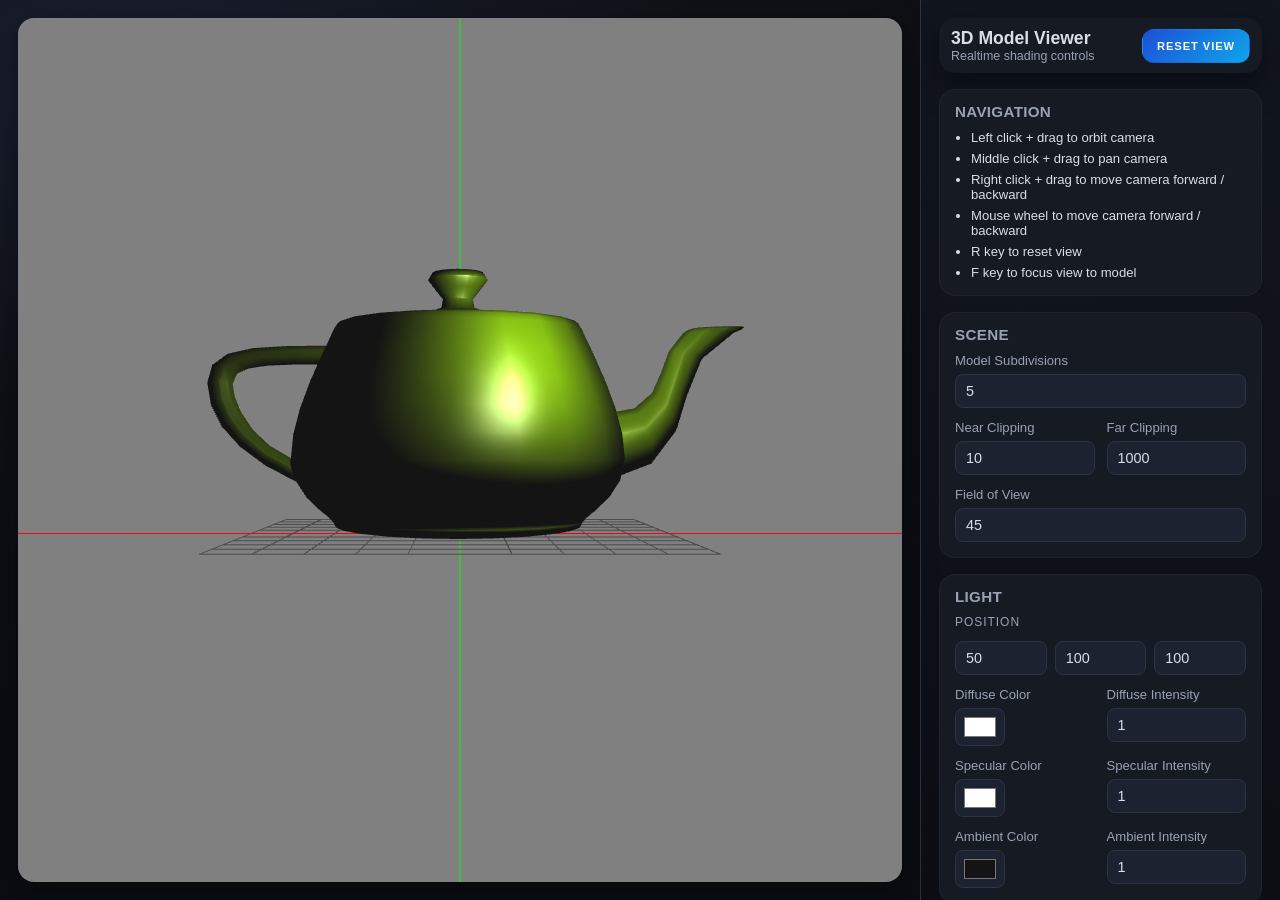
==== commit c4ab3d0d: "fixing viewport issue" ====
--- a/index.html
+++ b/index.html
@@ -12,10 +12,7 @@
             <canvas id="gl-canvas"> <!-- The canvas size is controlled in JavaScript -->
                 Your browser does not support the HTML5 canvas element
             </canvas>
-            <div class="hud">
-                <div class="hud-title">Viewport</div>
-                <div class="hud-sub">Orbit • Pan • Dolly</div>
-            </div>
+            
         </main>
 
         <aside class="sidebar">
@@ -323,6 +320,7 @@
     <script type="text/javascript" src="./common/init_shaders.js"></script>
     <script type="text/javascript" src="./common/matrix_vector_utils.js"></script>
     <script type="text/javascript" src="./common/camera_utils.js"></script>
+    <script type="text/javascript" src="./common/ui_utils.js"></script>
 
     <script type="text/javascript" src="./teapot_gen/createTeapotData.js"></script>
     <script type="text/javascript" src="./teapot_gen/teapot_vertices.js"></script>
--- a/model_viewer.css
+++ b/model_viewer.css
@@ -56,31 +56,6 @@
     box-shadow: inset 0 0 0 1px rgba(255, 255, 255, 0.04), var(--shadow);
 }
 
-.hud {
-    position: absolute;
-    left: 36px;
-    top: 32px;
-    padding: 12px 14px;
-    border-radius: 12px;
-    background: rgba(15, 17, 22, 0.7);
-    border: 1px solid rgba(255, 255, 255, 0.08);
-    backdrop-filter: blur(10px);
-    font-size: 0.85rem;
-}
-
-.hud-title {
-    text-transform: uppercase;
-    letter-spacing: 0.08em;
-    font-size: 0.65rem;
-    color: var(--muted);
-}
-
-.hud-sub {
-    margin-top: 4px;
-    color: var(--text);
-    font-weight: 600;
-}
-
 .sidebar {
     display: flex;
     flex-direction: column;
